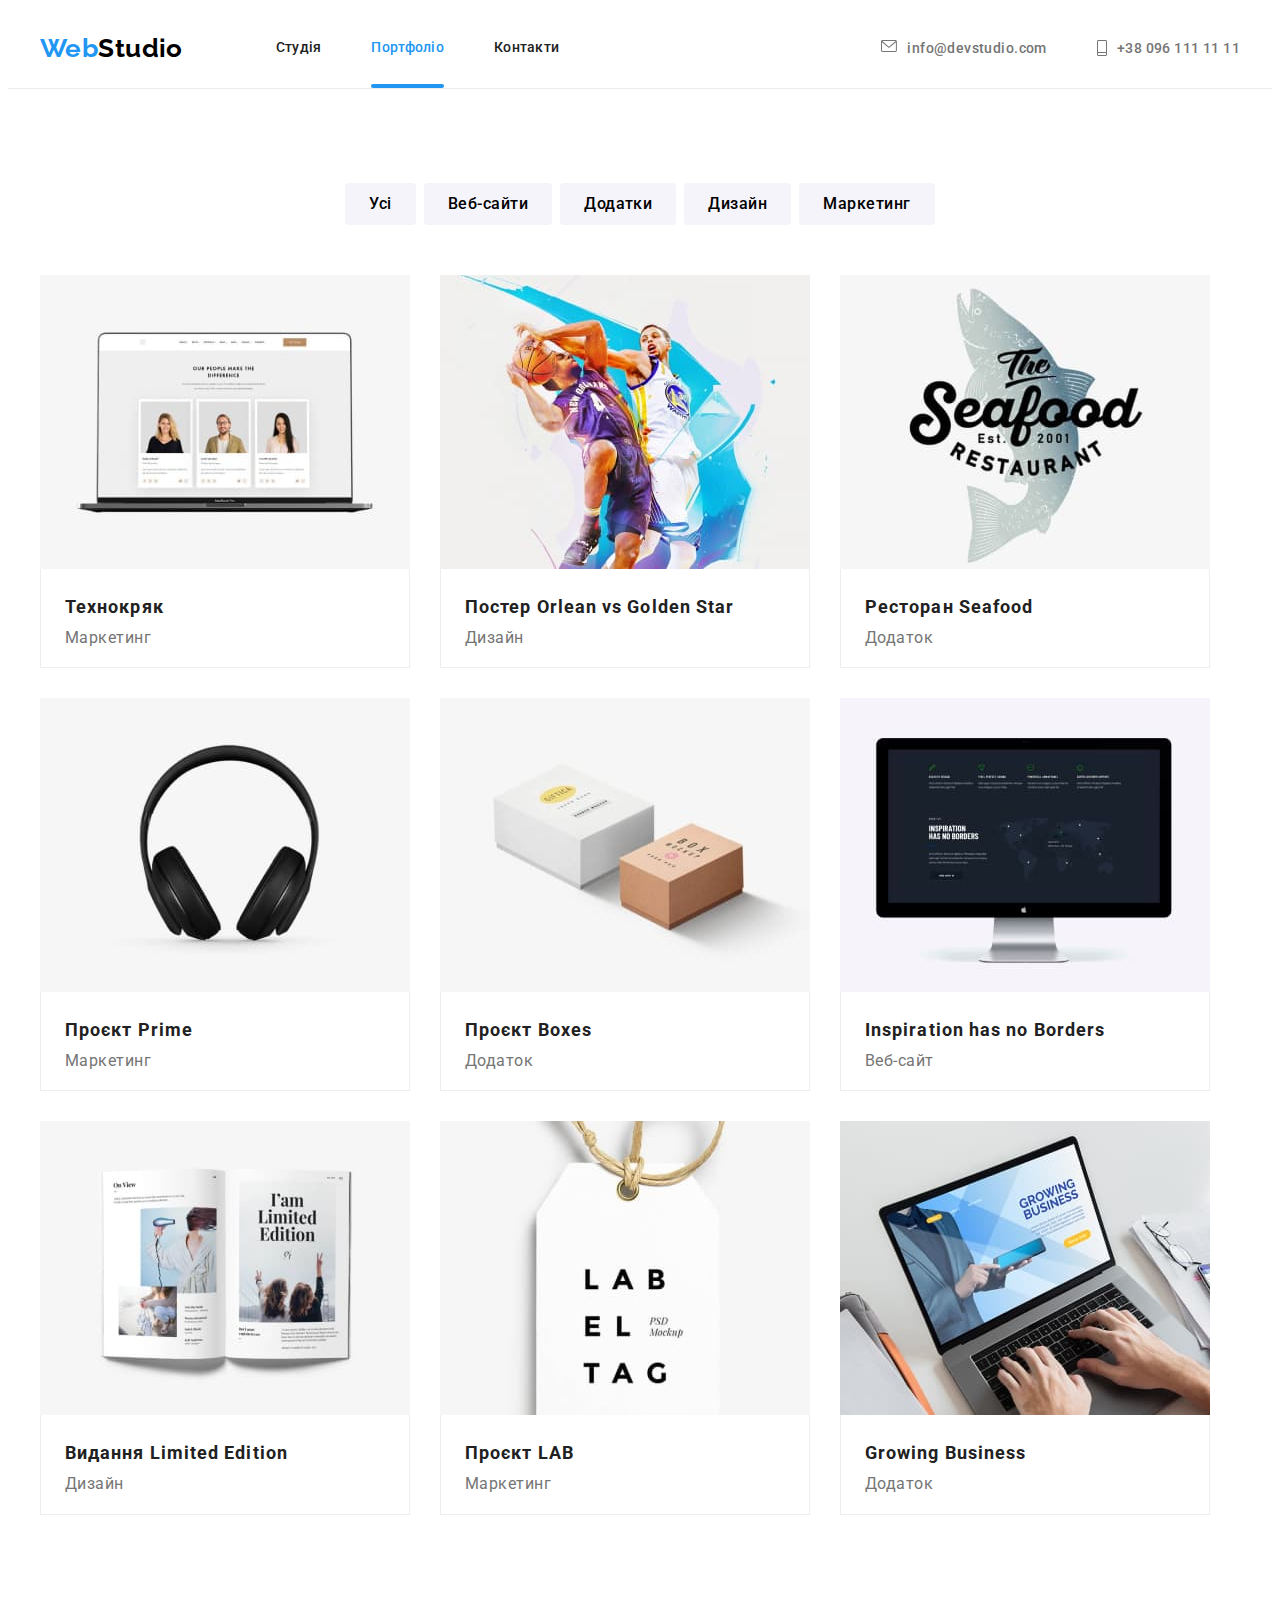
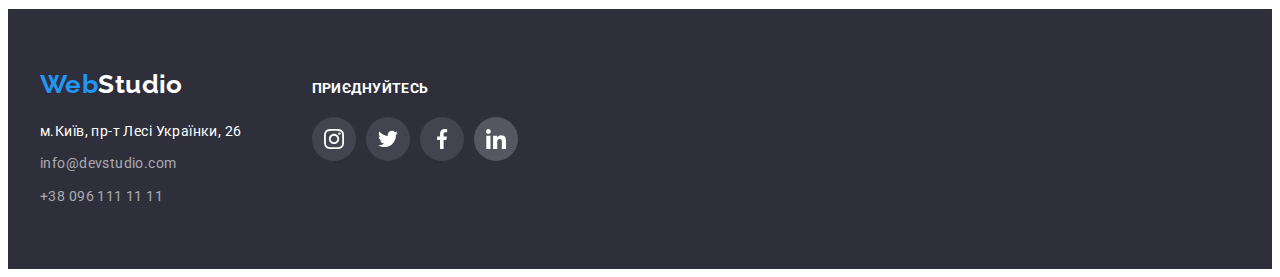
==== portfolio.html @ a46528a7 "Initial commit" ====
<!DOCTYPE html>
<html lang="uk">

<head>
  <meta charset="UTF-8" />
  <meta http-equiv="X-UA-Compatible" content="IE=edge" />
  <meta name="viewport" content="width=device-width, initial-scale=1.0" />
  <title>Портфоліо</title>
  <link href="https://fonts.googleapis.com/css2?family=Raleway:wght@700&family=Roboto:wght@400;500;700;900&display=swap"
    rel="stylesheet" />
  <link rel="stylesheet" href="https://cdnjs.cloudflare.com/ajax/libs/modern-normalize/1.1.0/modern-normalize.min.css"
    integrity="sha512-wpPYUAdjBVSE4KJnH1VR1HeZfpl1ub8YT/NKx4PuQ5NmX2tKuGu6U/JRp5y+Y8XG2tV+wKQpNHVUX03MfMFn9Q=="
    crossorigin="anonymous" referrerpolicy="no-referrer" />
  <link rel="stylesheet" href="./css/styles.css" />
</head>

<body>
  <header class="header">
    <div class="conteiner main-nav">
      <nav class="navigate">
        <a href="./index.html" class="logo">
          <span class="web-logo">Web</span>Studio</a>
        <ul class="site-nav">
          <li class="item">
            <a class="site-nav-link" href="./index.html">Студія</a>
          </li>
          <li class="item">
            <a class="site-nav-link current" href="./portfolio.html">Портфоліо</a>
          </li>
          <li class="item">
            <a class="site-nav-link" href="">Контакти</a>
          </li>
        </ul>
      </nav>
      <ul class="contacts">
        <li class="item">
          <a class="address" href="mailto:info@devstudio.com">info@devstudio.com
            <svg class="envelope" width="16" height="12">
              <use href="./images/icon.svg#icon-envelope"></use>
            </svg>
          </a>
        </li>
        <li class="item">
          <svg class="telephone" width="10" height="16">
            <use href="./images/icon.svg#icon-telephone"></use>
          </svg>
          <a class="phone" href="tel:+380961111111">+38 096 111 11 11 </a>
        </li>
      </ul>
    </div>
  </header>
  <main>
    <section class="section">
      <div class="conteiner">
        <h1 class="visually-hidden">Портфоліо</h1>
        <ul class="filter">
          <li>
            <button class="filter-btn" type="button">Усі</button>
          </li>
          <li class="portfolio-btn">
            <button class="filter-btn" type="button">Веб-сайти</button>
          </li>
          <li class="portfolio-btn">
            <button class="filter-btn" type="button">Додатки</button>
          </li>
          <li class="portfolio-btn">
            <button class="filter-btn" type="button">Дизайн</button>
          </li>
          <li class="portfolio-btn">
            <button class="filter-btn" type="button">Маркетинг</button>
          </li>
        </ul>
        <ul class="project">
          <li class="project-img">
            <a class="project-card" href="./portfolio.html">
              <div class="project-card-img">
                <div class="overlay">
                  <p>
                    Ресурс пропонує комплексні пропозиції з різним рівнем
                    функціоналу та сервісів. Все це дозволить відвідувачу
                    отримати вичерпні відомості про компанію чи приватну
                    особу.
                  </p>
                </div>
                <img src="./images/technocrak.jpg" alt="Опис команди" width="370" height="294" />
              </div>

              <div class="about-project">
                <h2 class="portfolio-title">Технокряк</h2>
                <p class="project-text">Маркетинг</p>
              </div>
            </a>
          </li>
          <li class="project-img">
            <a class="project-card" href="./portfolio.html">
              <div class="project-card-img">
                <div class="overlay">
                  <p>
                    Lorem, ipsum dolor sit amet consectetur adipisicing elit.
                    Corporis architecto rem labore animi! Quidem mollitia
                    eius, repellat aliquid impedit fugit.
                  </p>
                </div>

                <img src="./images/Poster.jpg" alt="Баскетбольний постер" width="370" height="294" />
              </div>

              <div class="about-project">
                <h2 class="portfolio-title">
                  Постер <span lang="en">Orlean vs Golden Star</span>
                </h2>
                <p class="project-text">Дизайн</p>
              </div>
            </a>
          </li>
          <li class="project-img">
            <a class="project-card" href="./portfolio.html">
              <div class="project-card-img">
                <div class="overlay">
                  <p>
                    Lorem ipsum dolor sit amet consectetur adipisicing elit.
                    Et delectus eaque numquam quam distinctio similique quo
                    repellat tenetur exercitationem! Fuga.
                  </p>
                </div>
                <img src="./images/Seafood.jpg" alt="Логотип ресторана з рибою" width="370" height="294" />
              </div>

              <div class="about-project">
                <h2 class="portfolio-title">
                  Ресторан <span lang="en">Seafood</span>
                </h2>
                <p class="project-text">Додаток</p>
              </div>
            </a>
          </li>
          <li class="project-img">
            <a class="project-card" href="./portfolio.html">
              <div class="project-card-img">
                <div class="overlay">
                  <p>
                    Lorem, ipsum dolor sit amet consectetur adipisicing elit.
                    Iste, vitae soluta a ipsam eos totam. Minus, cum repellat.
                    Labore, sapiente.
                  </p>
                </div>
                <img src="./images/Headphons.jpg" alt="Бездротові навушники" width="370" height="294" />
              </div>

              <div class="about-project">
                <h2 class="portfolio-title">
                  Проєкт <span lang="en">Prime</span>
                </h2>
                <p class="project-text">Маркетинг</p>
              </div>
            </a>
          </li>
          <li class="project-img">
            <a class="project-card" href="./portfolio.html">
              <div class="project-card-img">
                <div class="overlay">
                  <p>
                    Lorem ipsum, dolor sit amet consectetur adipisicing elit.
                    Placeat, quaerat magni possimus dolor asperiores at dicta
                    id et, aut vitae.
                  </p>
                </div>
                <img src="./images/Boxes.jpg" alt="Коробки" width="370" height="294" />
              </div>

              <div class="about-project">
                <h2 class="portfolio-title">
                  Проєкт <span lang="en">Boxes</span>
                </h2>
                <p class="project-text">Додаток</p>
              </div>
            </a>
          </li>
          <li class="project-img">
            <a class="project-card" href="./portfolio.html">
              <div class="project-card-img">
                <div class="overlay">
                  <p>
                    Lorem ipsum dolor sit amet consectetur adipisicing elit.
                    Fugiat, cumque fuga est dicta sit aperiam maxime!
                  </p>
                </div>
                <img src="./images/Monitor.jpg" alt="Монітор" width="370" height="294" />
              </div>

              <div class="about-project">
                <h2 class="portfolio-title" lang="en">
                  Inspiration has no Borders
                </h2>
                <p class="project-text">Веб-сайт</p>
              </div>
            </a>
          </li>
          <li class="project-img">
            <a class="project-card" href="./portfolio.html">
              <div class="project-card-img">
                <div class="overlay">
                  <p>
                    Lorem ipsum dolor sit amet consectetur adipisicing elit.
                    Ut, inventore? Quisquam, ut?
                  </p>
                </div>
                <img src="./images/Magazine.jpg" alt="Журнал" width="370" height="294" />
              </div>

              <div class="about-project">
                <h2 class="portfolio-title">
                  Видання <span lang="en">Limited Edition</span>
                </h2>
                <p class="project-text">Дизайн</p>
              </div>
            </a>
          </li>
          <li class="project-img">
            <a class="project-card" href="./portfolio.html">
              <div class="project-card-img">
                <div class="overlay">
                  <p>
                    Lorem ipsum, dolor sit amet consectetur adipisicing elit.
                    Commodi perferendis ipsum provident consequatur laboriosam
                    maiores sit. Veniam cupiditate repellendus neque
                    voluptatibus at!
                  </p>
                </div>
                <img src="./images/Label.jpg" alt="Ярлик" width="370" height="294" />
              </div>

              <div class="about-project">
                <h2 class="portfolio-title">
                  Проєкт <span lang="en">LAB</span>
                </h2>
                <p class="project-text">Маркетинг</p>
              </div>
            </a>
          </li>
          <li class="project-img">
            <a class="project-card" href="./portfolio.html">
              <div class="project-card-img">
                <div class="overlay">
                  <p>
                    Lorem ipsum dolor, sit amet consectetur adipisicing elit.
                    Nostrum voluptas ducimus nobis voluptates, exercitationem
                    fugit! Saepe, eligendi harum!
                  </p>
                </div>
                <img src="./images/Notebook.jpg" alt="Праця за ноутбуком" width="370" height="294" />
              </div>

              <div class="about-project">
                <h2 class="portfolio-title" lang="en">Growing Business</h2>
                <p class="project-text">Додаток</p>
              </div>
            </a>
          </li>
        </ul>
      </div>
    </section>
  </main>
  <footer class="footer">
    <div class="conteiner">
      <div class="footer-adr">
        <div>
          <a class="adr" href="./index.html">
            <span class="web-logo">Web</span><span class="footer-studio">Studio</span>
          </a>
          <address>
            <ul>
              <li class="footer-addres">
                <a href="https://goo.gl/maps/CPtrU1FHBa2aNyZL9" target="_blank" rel="noopener noreferrer nofollow">
                  м.Київ, пр-т Лесі Українки, 26
                </a>
              </li>
              <li class="footer-contacts">
                <a href="mailto:info@devstudio.com">info@devstudio.com </a>
              </li>
              <li class="footer-contacts">
                <a href="tel:+380961111111">+38 096 111 11 11 </a>
              </li>
            </ul>
          </address>
        </div>
        <div class="footer-social-link">
          <h3 class="footer-title">Приєднуйтесь</h3>
          <ul class="social">
            <li class="social-list">
              <a class="social-link" href="https://www.instagram.com/">
                <svg width="20" height="20">
                  <use href="././images/icon.svg#icon-instagram"></use>
                </svg>
              </a>
            </li>
            <li class="social-list">
              <a class="social-link" href="https://twitter.com/?lang=uk">
                <svg width="20" height="20">
                  <use href="././images/icon.svg#icon-twitter"></use>
                </svg></a>
            </li>
            <li class="social-list">
              <a class="social-link" href="https://uk-ua.facebook.com/">
                <svg width="20" height="20">
                  <use href="././images/icon.svg#icon-facebook"></use>
                </svg></a>
            </li>
            <li class="social-link">
              <a class="social-link" href="https://ua.linkedin.com/">
                <svg width="20" height="20">
                  <use href="././images/icon.svg#icon-linkedin"></use>
                </svg></a>
            </li>
          </ul>
        </div>
      </div>
    </div>
  </footer>
</body>

</html>
---- css/styles.css ----
:root {
  --accent-color: #2196f3;
  --bg-color: #ffffff;
  --text-color: #757575;
  --logo-color: #000000;
  --nav-color: #212121;
  --footer-bg-color: #2e2f3b;
  --footer-contact-color: #ffffff99;
  --btn-bg-color: #f5f4fa;
  --border-color: #ececec;
  --link-color: #afb1b8;
}

body {
  background-color: var(--bg-color);
  font-family: Roboto, sans-serif;
  color: var(--text-color);
  letter-spacing: 0.03em;
  font-size: 14px;
}

p,
h1,
h2,
h3,
h4,
h5,
h6 {
  margin: 0;
}

ul,
ol {
  margin: 0;
  padding-left: 0;
}

button {
  cursor: pointer;
}

address {
  font-style: normal;
}

img {
  display: block;
  max-width: 100%;
  height: auto;
}

a {
  text-decoration: none;
  color: var(--text-color);
}

ul {
  list-style: none;
}

.conteiner {
  width: 1200px;
  padding: 0 15px;
  margin-left: auto;
  margin-right: auto;
}

.header {
  border-bottom: 1px solid var(--border-color);
}

.section {
  padding: 94px 0px;
}

.navigate {
  display: flex;
  align-items: center;
  margin: 0;
}

.main-nav {
  display: flex;
}

.logo {
  display: flex;
  color: var(--logo-color);
  font-family: Raleway, sans-serif;
  font-weight: 700;
  font-size: 26px;
  line-height: 1.19;
}

.web-logo,
.footer-studio {
  color: var(--accent-color);
  font-family: Raleway, sans-serif;
  font-weight: 700;
  font-size: 26px;
  line-height: 1.19;
}

.site-nav {
  display: flex;
  margin-left: 93px;
}

.site-nav :not(:last-child) {
  margin-right: 50px;
}

.site-nav-link {
  position: relative;
  display: block;
  padding: 32px 0;
  color: var(--nav-color);
  font-weight: 500;
  line-height: 1.14;
  letter-spacing: 0.02em;
  transition: color 250ms cubic-bezier(0.4, 0, 0.2, 1);
}

.site-nav-link:hover,
.site-nav-link:focus {
  color: var(--accent-color);
}

.current {
  color: var(--accent-color);
}

.site-nav-link.current::after {
  position: absolute;
  bottom: 0;

  content: "";
  display: block;
  width: 100%;
  height: 4px;
  border-radius: 2px;
  background-color: var(--accent-color);
}

.contacts {
  display: flex;
  align-items: center;
  margin-left: auto;
  text-align: center;
  font-weight: 500;
}

.contacts.item {
  margin: 0;
  font-weight: 500;
  line-height: 1.14;
  letter-spacing: 0.02em;
  color: var(--text-color);
}

.item {
  display: flex;
  align-items: center;
}

.address {
  display: flex;
  transition: color 250ms cubic-bezier(0.4, 0, 0.2, 1);
  flex-direction: row-reverse;
}

.envelope,
.telephone {
  margin-right: 10px;
  fill: currentColor;
  transition: color 250ms cubic-bezier(0.4, 0, 0.2, 1);
}

.phone {
  display: flex;
  fill: currentColor;
  flex-direction: row-reverse;
  transition: color 250ms cubic-bezier(0.4, 0, 0.2, 1);
}

.contacts :focus,
.contacts :hover {
  color: var(--accent-color);
}

.contacts .item+.item {
  margin-left: 50px;
}

.hero,
footer {
  background-color: var(--footer-bg-color);
}

h1 {
  width: 696px;
  margin: 0 auto;
}

.hero {
  background-image: linear-gradient(rgba(47, 48, 58, 0.4),
      rgba(47, 48, 58, 0.4)),
    url(../images/new_photo.jpg);
  background-repeat: no-repeat;
  background-size: cover;
  background-position: center;
  max-width: 1600px;
  margin-left: auto;
  margin-right: auto;
  box-sizing: border-box;
  text-align: center;
  padding-top: 200px;
  padding-bottom: 200px;
}

.hero-title {
  color: var(--bg-color);
  font-weight: 900;
  font-size: 44px;
  line-height: 1.36;
  text-transform: uppercase;
  letter-spacing: 0.06em;
  margin-bottom: 30px;
}

.btn {
  display: inline-block;
  vertical-align: middle;

  background-color: var(--accent-color);
  color: var(--bg-color);
  border-color: var(--accent-color);
  box-shadow: 0px 4px 4px #00000026;
  box-sizing: border-box;
  font-weight: 700;
  font-size: 16px;
  line-height: 1.88;
  padding: 10px 32px;
  letter-spacing: 0.06em;
  border-radius: 4px;
  border: none;
}

.backdrop {
  position: fixed;
  left: 0;
  top: 0;
  width: 100%;
  height: 100%;
  background-color: rgba(47, 48, 58, 0.4);
  transition: transform 250ms cubic-bezier(0.4, 0, 0.2, 1),
    opacity 250ms cubic-bezier(0.4, 0, 0.2, 1),
    visibility 250ms cubic-bezier(0.4, 0, 0.2, 1);
}

.backdrop.is-hidden {
  opacity: 0;
  pointer-events: none;
  visibility: hidden;
}

.modal {
  position: absolute;
  top: 50%;
  left: 50%;
  transform: translate(-50%, -50%);

  width: 528px;
  height: 581px;

  background-color: #fff;
  box-shadow: 0px 1px 3px rgba(0, 0, 0, 0.12), 0px 1px 1px rgba(0, 0, 0, 0.14),
    0px 2px 1px rgba(0, 0, 0, 0.2);
  border-radius: 4px;
}

.button {
  position: absolute;
  top: 0%;
  right: 0%;
  padding: 8px;
  border: 0;
  background-color: #fff;
}

.visually-hidden {
  position: absolute;
  white-space: nowrap;
  width: 1px;
  height: 1px;
  overflow: hidden;
  border: 0;
  padding: 0;
  clip: rect(0 0 0 0);
  clip-path: inset(50%);
  margin: -1px;
}

.about {
  display: flex;
  justify-content: space-between;
}

.about-title {
  margin-bottom: 10px;
  font-size: 14px;
  line-height: 1.14;
  text-transform: uppercase;
  color: var(--nav-color);
}

.icon-wrapper {
  display: flex;
  align-items: center;
  justify-content: center;
  margin-bottom: 30px;
  height: 120px;
  background-color: #f5f4fa;
  border-radius: 4px;
}

.about-text {
  width: 270px;
  line-height: 1.71;
  color: var(--text-color);
}

.section.develop {
  padding-top: 0;
}

.section-title {
  margin-bottom: 50px;
  color: var(--nav-color);
  font-size: 36px;
  line-height: 1.17;
  text-align: center;
}

.title.item {
  display: flex;
}

.title-img {
  position: relative;
  width: 370px;
  margin-right: 30px;
}

.title-img:last-child {
  margin-right: 0;
}

.description {
  position: absolute;
  left: 50%;
  bottom: 0%;
  transform: translate(-50%, -0%);
  width: 100%;
  height: 70px;
  background-color: rgba(47, 48, 58, 0.8);
  display: flex;
  justify-content: center;
  align-items: center;

  font-weight: 700;
  text-transform: uppercase;
  color: var(--bg-color);
}

.project-text {
  font-size: 16px;
  line-height: 1.14;
  letter-spacing: 0.03em;
  color: var(--text-color);
}

.command {
  background-color: #f5f4fa;
}

.team.item {
  display: flex;
}

.command-img {
  margin-right: 30px;
  box-shadow: 0px 1px 3px #0000001f, 0px 1px 1px #00000024,
    0px 2px 1px #00000033;
}

.team-about {
  padding: 30px 0;
  background-color: var(--bg-color);
  border: 1px solid var(--border-color);
  border-radius: 0px 0px 4px 4px;
  box-shadow: 0px 1px 3px #00000033, 0px 1px 1px #00000024,
    0px 2px 1px #0000001f;
  text-align: center;
}

.command-img:last-child {
  margin-right: 0px;
}

.team-title {
  margin-bottom: 10px;
  color: var(--nav-color);
  font-weight: 500;
  font-size: 16px;
  line-height: 1.19;
}

.team-position {
  font-size: 16px;
  line-height: 1.19;
  color: var(--text-color);
}

.social {
  margin-top: 16px;
  display: flex;
  justify-content: center;
  align-content: center;
  gap: 10px;
}

.social-list {
  width: 44px;
  height: 44px;
}

.social-link {
  display: flex;
  justify-content: center;
  align-items: center;
  fill: var(--link-color);
  width: 44px;
  height: 44px;
  border-radius: 50%;
  transition: background-color 250ms cubic-bezier(0.4, 0, 0.2, 1),
    fill 250ms cubic-bezier(0.4, 0, 0.2, 1);
}

.social-link:hover,
.social-link:focus {
  background-color: var(--accent-color);
  fill: var(--bg-color);
}

.partners {
  fill: var(--link-color);
  display: flex;
  flex-wrap: nowrap;
  justify-content: space-between;
}

.partners-link:focus,
.partners-link:hover {
  fill: var(--accent-color);
  border-color: var(--accent-color);
}

.partners-link {
  display: flex;
  justify-content: center;
  align-items: center;
  width: 170px;
  height: 92px;
  border: 1px solid var(--link-color);
  border-radius: 4px;
  transition: border-color 250ms cubic-bezier(0.4, 0, 0.2, 1),
    fill 250ms cubic-bezier(0.4, 0, 0.2, 1);
}

.partners-link-icon {
  width: 106px;
  height: 60px;
}

.footer {
  padding: 60px 0px;
}

.footer-studio {
  color: var(--bg-color);
}

.footer-adr {
  display: flex;
  align-items: baseline;
}

.adr {
  display: inline-block;
  margin-bottom: 20px;
}

.footer-addres {
  margin-bottom: 9px;
}

.footer-contacts {
  margin-bottom: 9px;
}

.footer-contacts:last-child {
  margin-bottom: 0;
}

.footer-contacts a:hover,
.footer-contacts a:focus {
  color: var(--accent-color);
}

.footer-addres a {
  color: var(--bg-color);
  font-style: normal;
  line-height: 1.71;
}

.footer-contacts a {
  color: var(--footer-contact-color);
  font-style: normal;
  line-height: 1.71;
  transition: color 250ms cubic-bezier(0.4, 0, 0.2, 1);
}

.footer .social {
  margin: 0;
  display: flex;
  justify-content: flex-start;
}

.footer-social-link {
  margin-left: 70px;
}

.footer-title {
  font-weight: 700;
  font-size: 14px;
  line-height: 1.14;
  letter-spacing: 0.03em;
  text-transform: uppercase;
  color: #ffffff;

  margin-bottom: 20px;
}

.footer .social-link {
  justify-content: center;
  margin-right: 10px;
  fill: var(--bg-color);
  background-color: rgba(255, 255, 255, 0.1);
}

.footer .social-link:focus,
.footer .social-link:hover {
  background-color: var(--accent-color);
}

.footer .social-link:last-child {
  margin-right: 0;
}

.portfolio-title {
  font-size: 18px;
  line-height: 2;
  letter-spacing: 0.06em;
  color: var(--nav-color);
}

.filter {
  display: flex;
  margin-bottom: 50px;
  justify-content: center;
}

.filter-btn {
  min-width: 38px;
  padding: 6px 22px;

  font-family: inherit;
  border-radius: 4px;
  font-weight: 500;
  font-size: 16px;
  line-height: 1.62;
  letter-spacing: 0.03em;
  background-color: var(--btn-bg-color);
  color: var(--logo-color);
  border-color: transparent;

  transition: color 250ms cubic-bezier(0.4, 0, 0.2, 1),
    background-color 250ms cubic-bezier(0.4, 0, 0.2, 1),
    box-shadow 250ms cubic-bezier(0.4, 0, 0.2, 1);
}

.portfolio-btn {
  margin-left: 8px;
}

.filter-btn:focus,
.filter-btn:hover {
  background-color: var(--accent-color);
  color: var(--bg-color);
  box-shadow: 0px 3px 1px rgba(0, 0, 0, 0.1), 0px 1px 2px rgba(0, 0, 0, 0.08),
    0px 2px 2px rgba(0, 0, 0, 0.12);
}

.project {
  display: flex;
  flex-wrap: wrap;
}

.project-img {
  margin-right: 30px;
  margin-bottom: 30px;
  position: relative;
  transition: box-shadow 250ms cubic-bezier(0.4, 0, 0.2, 1);
}

.project-img:nth-child(3n) {
  margin-right: 0;
}

.project-img:nth-last-child(-n + 3) {
  margin-bottom: 0;
}

.project-card-img {
  position: relative;
  overflow: hidden;
}

.about-project {
  padding: 20px 24px;
  border-left: 1px solid #eeeeee;
  border-right: 1px solid #eeeeee;
  border-bottom: 1px solid #eeeeee;
}

.portfolio-title {
  margin-bottom: 4px;
}

.project-img:hover {
  box-shadow: 0px 1px 1px rgba(0, 0, 0, 0.12), 0px 4px 4px rgba(0, 0, 0, 0.06),
    1px 4px 6px rgba(0, 0, 0, 0.16);
}

.project-img:hover .overlay {
  opacity: 1;
  visibility: visible;
  transform: translateY(0%);
}

.overlay {
  position: absolute;
  top: 0;
  left: 0;
  height: 294px;
  width: 100%;
  padding: 63px 24px;
  font-weight: 400;
  font-size: 18px;
  line-height: 1.56;
  letter-spacing: 0.03em;
  color: var(--bg-color);
  background-color: rgba(33, 150, 243, 0.9);
  transform: translateY(100%);

  transition: transform 250ms cubic-bezier(0.4, 0, 0.2, 1);
}

.project-card-img>p {
  height: 100%x;
  width: 100%;
  opacity: 0;
}
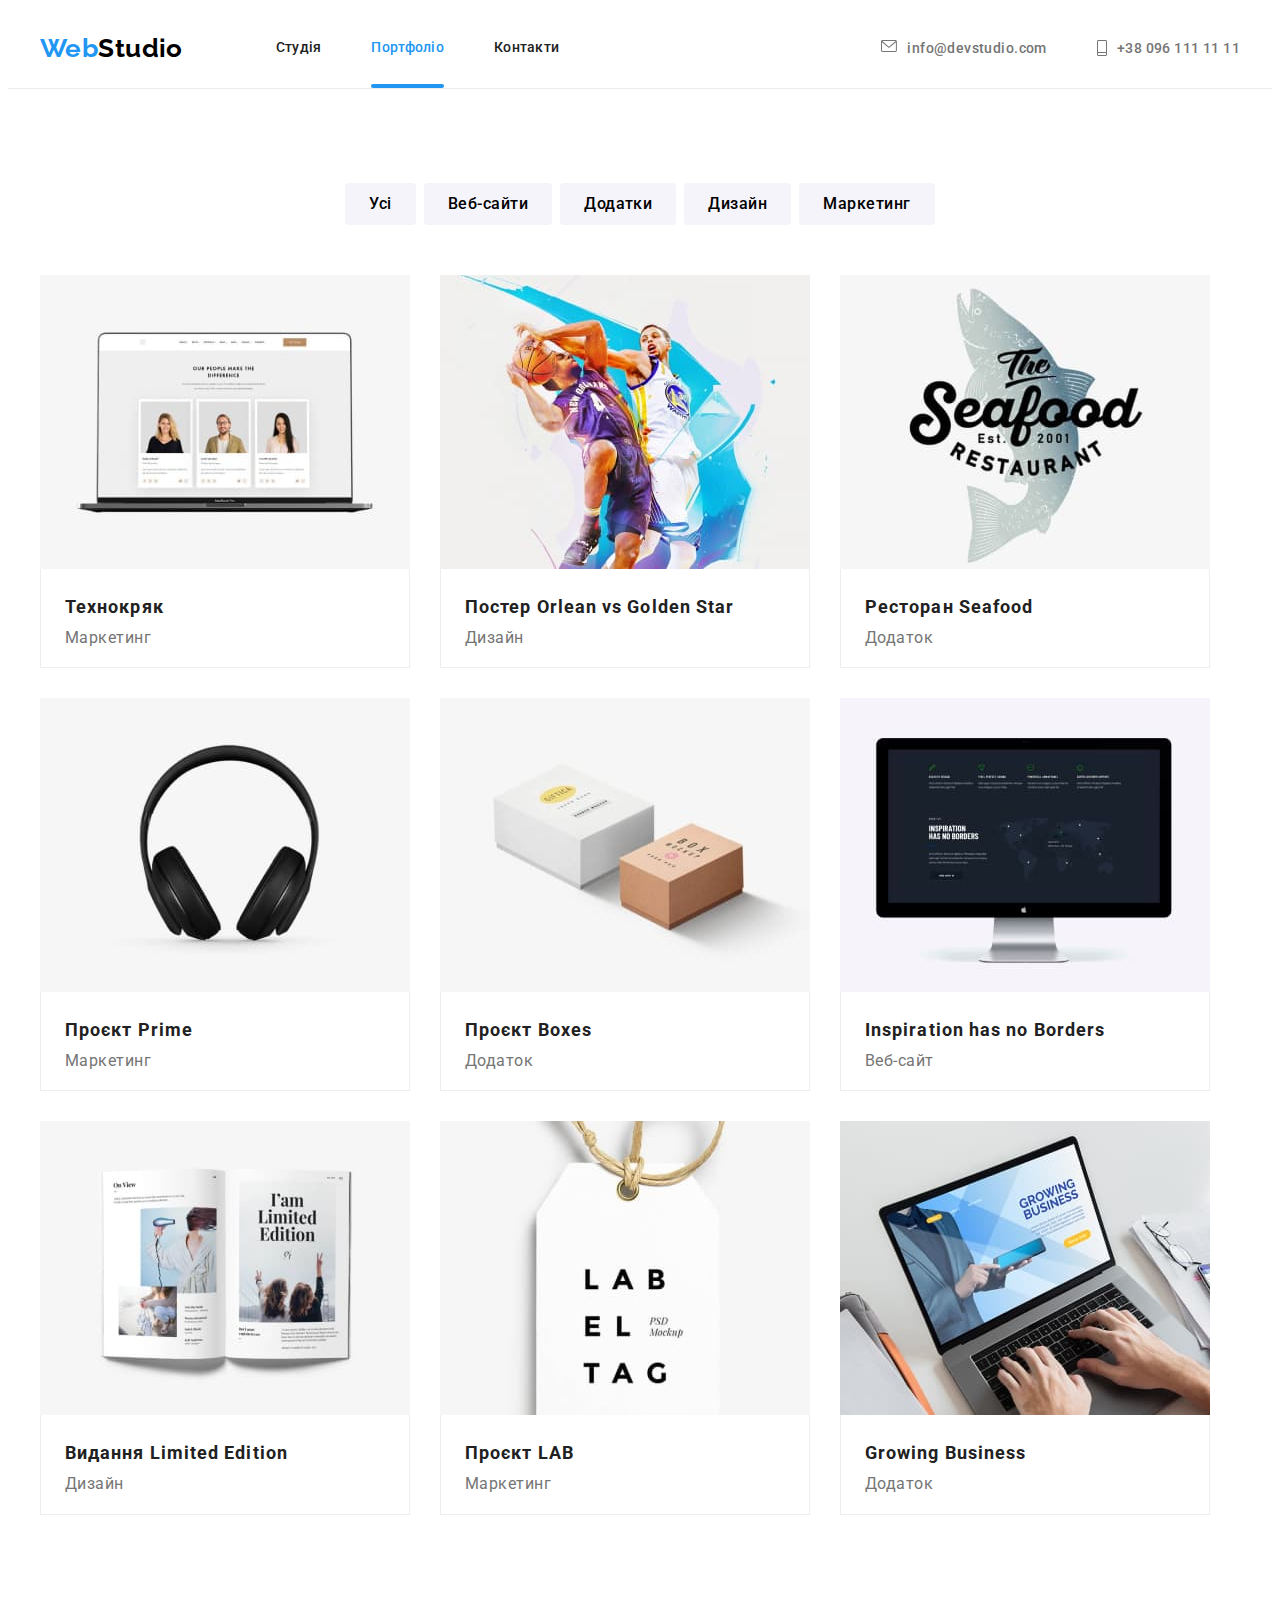
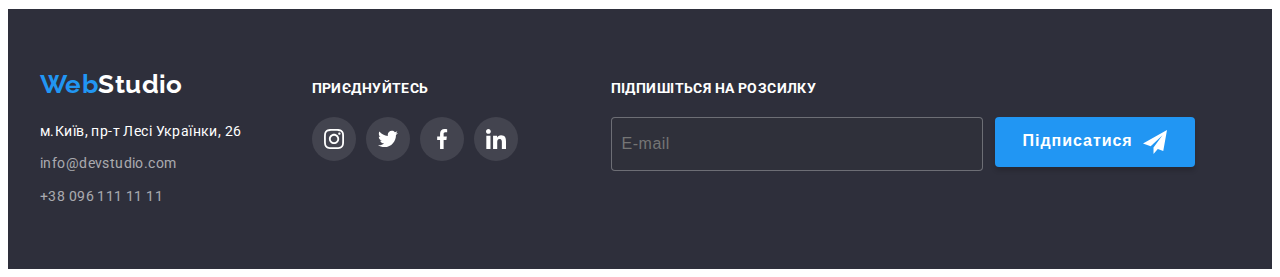
==== commit f748b6f1: "for inspection" ====
--- a/portfolio.html
+++ b/portfolio.html
@@ -306,7 +306,7 @@
                   <use href="././images/icon.svg#icon-facebook"></use>
                 </svg></a>
             </li>
-            <li class="social-link">
+            <li class="social-list">
               <a class="social-link" href="https://ua.linkedin.com/">
                 <svg width="20" height="20">
                   <use href="././images/icon.svg#icon-linkedin"></use>
@@ -314,6 +314,20 @@
             </li>
           </ul>
         </div>
+        <form class="footer-form">
+          <label for="user_email">
+            <p class="footer-submit">Підпишіться на розсилку</p>
+          </label>
+          <div class="subscribe-form">
+            <input class="input-form" type="email" name="email" id="user_email" placeholder="E-mail" />
+            <button type="submit" class="footer-button">
+              Підписатися
+              <svg class="send-img" width="24" height="24">
+                <use href="./images/icon.svg#icon-send"></use>
+              </svg>
+            </button>
+          </div>
+        </form>
       </div>
     </div>
   </footer>
--- a/css/styles.css
+++ b/css/styles.css
@@ -271,7 +271,8 @@
   transform: translate(-50%, -50%);
 
   width: 528px;
-  height: 581px;
+
+  padding: 40px;
 
   background-color: #fff;
   box-shadow: 0px 1px 3px rgba(0, 0, 0, 0.12), 0px 1px 1px rgba(0, 0, 0, 0.14),
@@ -286,6 +287,12 @@
   padding: 8px;
   border: 0;
   background-color: #fff;
+
+  transition: fill 250ms cubic-bezier(0.4, 0, 0.2, 1);
+}
+
+.button:hover {
+  fill: #2196f3;
 }
 
 .visually-hidden {
@@ -566,6 +573,68 @@
 
 .footer .social-link:last-child {
   margin-right: 0;
+}
+
+.footer-form {
+  margin-left: 93px;
+  align-items: center;
+}
+
+.subscribe-form {
+  display: flex;
+}
+
+.input-form {
+  padding-left: 10px;
+  width: 358px;
+  height: 50px;
+  border: 1px solid rgba(255, 255, 255, 0.3);
+  box-shadow: rgba(0px 4px 4px rgba(0, 0, 0, 0.15));
+  border-radius: 4px;
+  font-weight: 400;
+  font-size: 16px;
+  line-height: 1.25;
+  align-items: center;
+  letter-spacing: 0.03em;
+  color: rgba(255, 255, 255, 0.6);
+  background: #2f303a;
+}
+
+.footer-button {
+  position: relative;
+  margin-left: 12px;
+  background-color: var(--accent-color);
+  color: var(--bg-color);
+  padding: 10px 28px;
+  line-height: 1.88;
+  display: flex;
+  border: 0;
+  align-items: center;
+  font-weight: 700;
+  font-size: 16px;
+  line-height: 1.88;
+  letter-spacing: 0.06em;
+  width: 200px;
+  height: 50px;
+
+  box-shadow: 0px 4px 4px rgba(0, 0, 0, 0.15);
+  border-radius: 4px;
+}
+
+.footer-submit {
+  font-weight: 700;
+  font-size: 14px;
+  line-height: 1.14;
+  letter-spacing: 0.03em;
+  text-transform: uppercase;
+  margin-bottom: 20px;
+  color: #ffffff;
+}
+
+.send-img {
+  position: absolute;
+  top: 13px;
+  right: 28px;
 }
 
 .portfolio-title {
@@ -681,4 +750,151 @@
   height: 100%x;
   width: 100%;
   opacity: 0;
+}
+
+.modal-form>p {
+  font-weight: 700;
+  font-size: 20px;
+  line-height: 1.15;
+  text-align: center;
+  letter-spacing: 0.03em;
+
+  color: #212121;
+}
+
+.form {
+  width: 100%;
+  margin-top: 12px;
+  margin-left: auto;
+
+  margin-right: auto;
+}
+
+.form-label {
+  position: relative;
+  display: flex;
+  flex-direction: column;
+  margin-bottom: 10px;
+  font-weight: 400;
+  font-size: 12px;
+  line-height: 1.17;
+  letter-spacing: 0.01em;
+  color: #757575;
+
+  border-color: var(--accent-color);
+
+  transition: fill 250ms cubic-bezier(0.4, 0, 0.2, 1);
+}
+
+.form-label:last-child {
+  margin-bottom: 0;
+}
+
+.form-label label {
+  margin-bottom: 6px;
+}
+
+.form-label input {
+  width: 100%;
+  height: 40px;
+  padding: 10px 42px;
+  border: 1px solid rgba(33, 33, 33, 0.2);
+  border-radius: 4px;
+  font-size: 16px;
+  outline: none;
+}
+
+.form-label input:hover,
+.form-label textarea:hover {
+  border-color: var(--accent-color);
+  box-shadow: 0px 1px 3px rgba(0, 0, 0, 0.12), 0px 1px 1px rgba(0, 0, 0, 0.14),
+    0px 2px 1px rgba(0, 0, 0, 0.2);
+  transition: border-color 250ms cubic-bezier(0.4, 0, 0.2, 1),
+    box-shadow 250ms cubic-bezier(0.4, 0, 0.2, 1);
+}
+
+.form-img {
+  position: absolute;
+  top: 31px;
+  left: 12px;
+}
+
+.form-label:hover,
+.form-label:focus {
+  fill: var(--accent-color);
+  border-color: var(--accent-color);
+}
+
+.submit-button {
+  width: 200px;
+  height: 50px;
+  display: block;
+  margin-left: auto;
+  margin-right: auto;
+
+  background-color: #188ce8;
+  color: var(--bg-color);
+  padding: 10px 52px;
+  line-height: 1.88;
+  border: 0;
+  font-weight: 700;
+  font-size: 16px;
+  line-height: 1.88;
+  letter-spacing: 0.06em;
+  border-radius: 4px;
+  transition: box-shadow 250ms cubic-bezier(0.4, 0, 0.2, 1);
+}
+
+.submit-button:hover {
+  box-shadow: 0px 4px 4px rgba(0, 0, 0, 0.15);
+}
+
+.form-label textarea {
+  padding: 12px 16px;
+  height: 120px;
+  border: 1px solid rgba(33, 33, 33, 0.2);
+  border-radius: 4px;
+  outline: none;
+}
+
+.form-label textarea::placeholder {
+  font-weight: 400;
+  font-size: 12px;
+  line-height: 1.17;
+  letter-spacing: 0.01em;
+  color: rgba(117, 117, 117, 0.5);
+}
+
+.form-label input [type="checkbox"] {
+  width: 15px;
+  height: 16px;
+}
+
+textarea {
+  resize: none;
+}
+
+.agreement-text {
+  display: inline-flex;
+  justify-content: space-between;
+  margin-left: 8px;
+  margin-top: 20px;
+  margin-bottom: 30px;
+
+  font-weight: 400;
+  font-size: 14px;
+  line-height: 1.71;
+  letter-spacing: 0.03em;
+
+  color: #757575;
+}
+
+.contract {
+  font-weight: 400;
+  font-size: 14px;
+  line-height: 1.71;
+  letter-spacing: 0.03em;
+  text-decoration: underline;
+
+  color: #188ce8;
 }